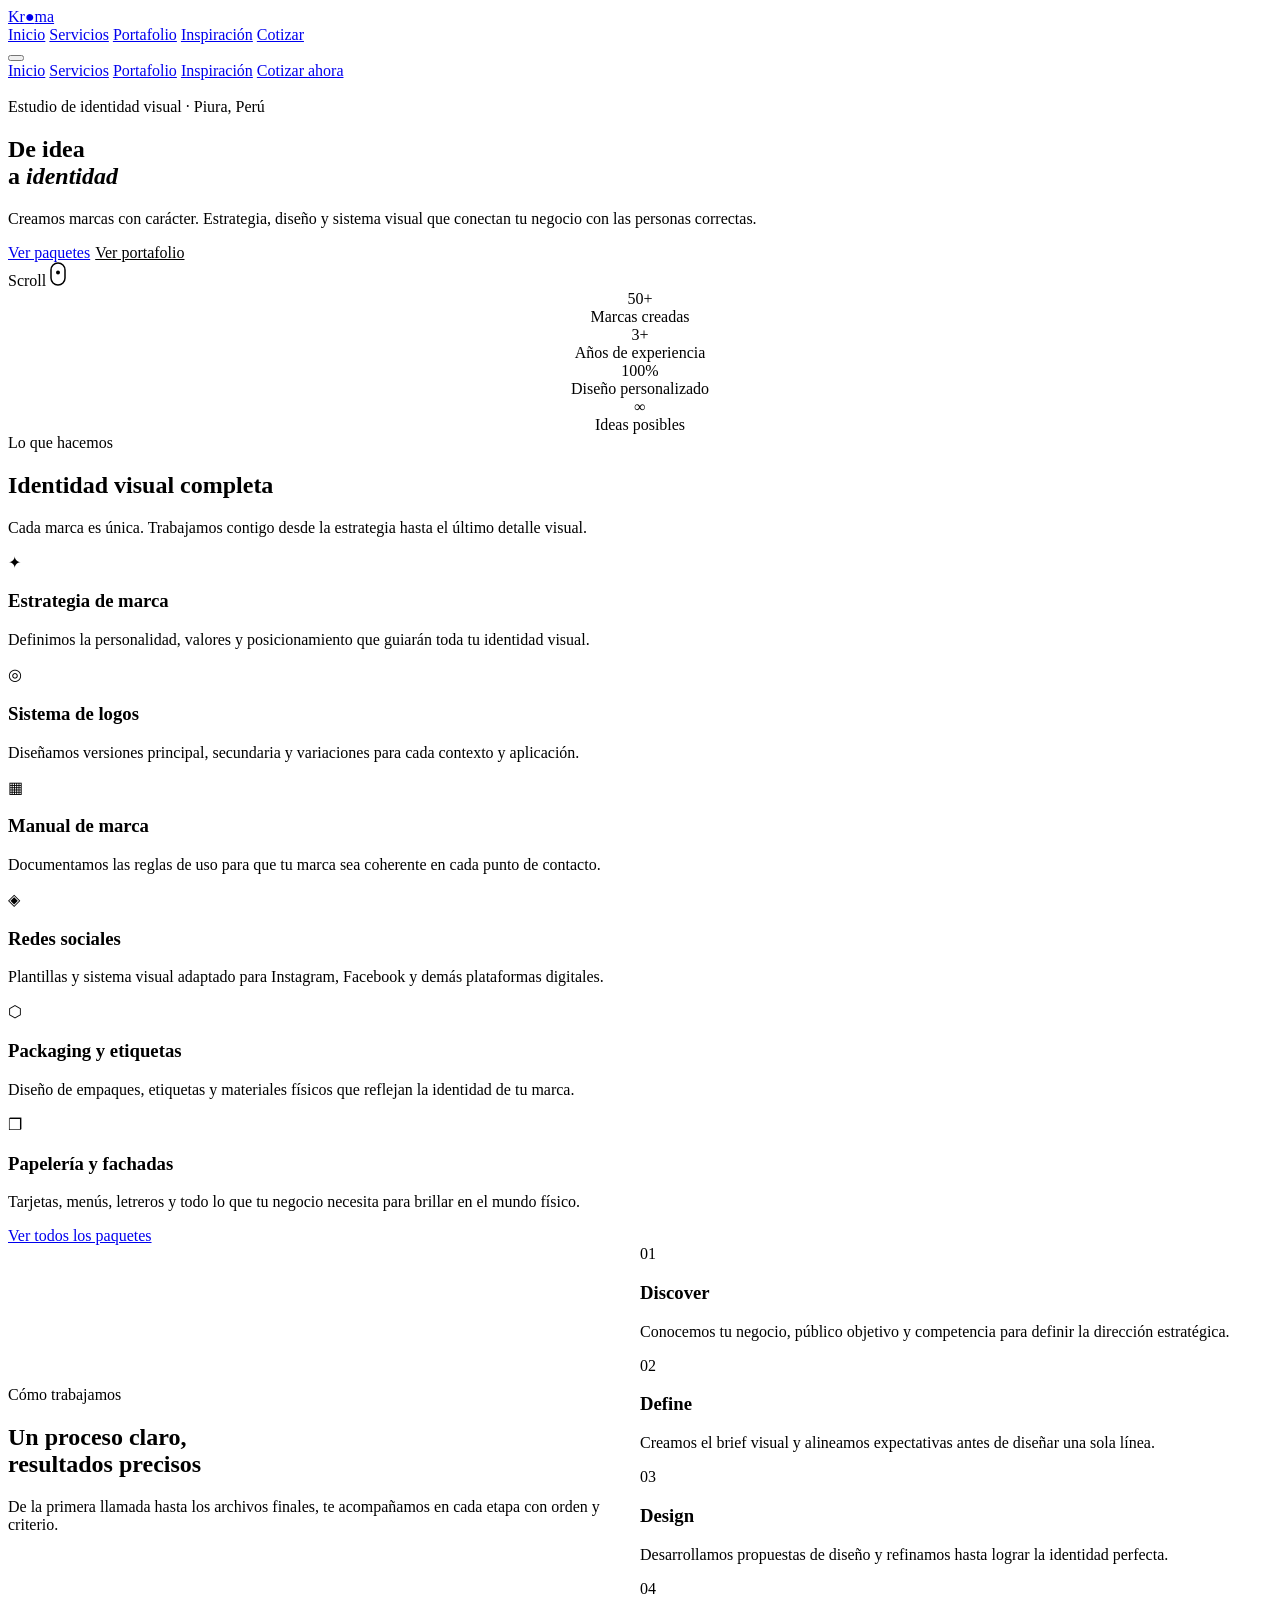
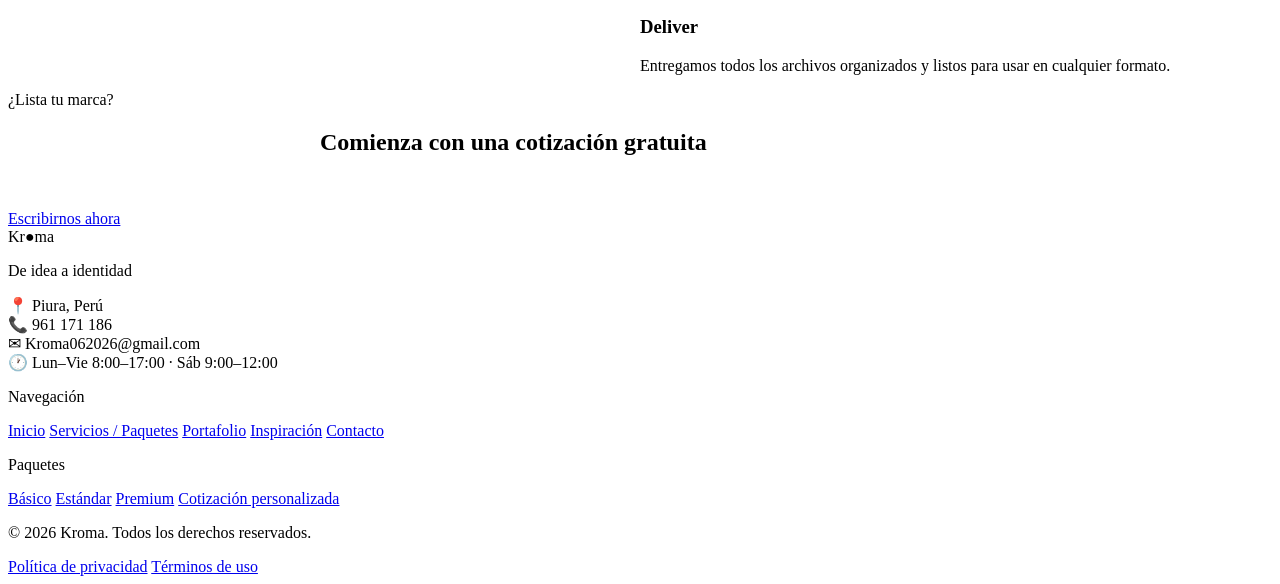
==== index.html @ 048dabe7 "Add files via upload" ====
<!DOCTYPE html>
<html lang="es">
<head>
  <meta charset="UTF-8" />
  <meta name="viewport" content="width=device-width, initial-scale=1.0" />
  <meta name="description" content="Kroma — Estudio de identidad visual en Piura, Perú. De idea a identidad." />
  <title>Kroma — De idea a identidad</title>

  <!-- Fonts -->
  <link rel="preconnect" href="https://fonts.googleapis.com" />
  <link rel="preconnect" href="https://fonts.gstatic.com" crossorigin />
  <link href="https://fonts.googleapis.com/css2?family=Inter:wght@400;500;600;700&family=Playfair+Display:ital,wght@0,700;0,900;1,700&display=swap" rel="stylesheet" />

  <!-- Styles -->
  <link rel="stylesheet" href="css/style.css" />
  <link rel="stylesheet" href="css/components.css" />
</head>
<body>

  <!-- ═══════════════════════════════════════════════════════════
       NAVBAR
  ════════════════════════════════════════════════════════════ -->
  <header class="navbar" role="banner">
    <div class="navbar__inner">

      <a href="index.html" class="navbar__logo" aria-label="Kroma — inicio">
        <span class="navbar__logo-text">Kr<span>&#9679;</span>ma</span>
      </a>

      <nav class="navbar__nav" aria-label="Navegación principal">
        <a href="index.html"       class="navbar__link active">Inicio</a>
        <a href="servicios.html"   class="navbar__link">Servicios</a>
        <a href="portafolio.html"  class="navbar__link">Portafolio</a>
        <a href="inspiracion.html" class="navbar__link">Inspiración</a>
        <a href="contacto.html"    class="navbar__cta">Cotizar</a>
      </nav>

      <button class="navbar__hamburger"
              aria-label="Abrir menú"
              aria-expanded="false"
              aria-controls="mobile-menu">
        <span></span><span></span><span></span>
      </button>
    </div>
  </header>

  <!-- Mobile menu -->
  <nav id="mobile-menu" class="navbar__mobile-menu" aria-label="Menú móvil">
    <a href="index.html"       class="navbar__mobile-link active">Inicio</a>
    <a href="servicios.html"   class="navbar__mobile-link">Servicios</a>
    <a href="portafolio.html"  class="navbar__mobile-link">Portafolio</a>
    <a href="inspiracion.html" class="navbar__mobile-link">Inspiración</a>
    <a href="contacto.html"    class="navbar__mobile-cta">Cotizar ahora</a>
  </nav>


  <main>

    <!-- ═══════════════════════════════════════════════════════
         HERO
    ════════════════════════════════════════════════════════ -->
    <section class="hero" aria-labelledby="hero-title">
      <div class="hero__bg">
        <!-- Replace src with your actual hero image -->
        <img class="hero__bg-img"
             src="img/hero-bg.jpg"
             alt=""
             aria-hidden="true" />
        <div class="hero__overlay"></div>
      </div>

      <div class="hero__content">
        <span class="hero__eyebrow">Estudio de identidad visual · Piura, Perú</span>

        <h1 class="hero__title" id="hero-title">
          De idea<br />a <em>identidad</em>
        </h1>

        <p class="hero__subtitle">
          Creamos marcas con carácter. Estrategia, diseño y sistema visual
          que conectan tu negocio con las personas correctas.
        </p>

        <div class="hero__actions">
          <a href="servicios.html" class="btn btn--primary btn--lg">Ver paquetes</a>
          <a href="portafolio.html" class="btn btn--lg"
             style="color:var(--clr-white); border: 1.5px solid rgba(255,255,255,0.4);">
            Ver portafolio
          </a>
        </div>
      </div>

      <div class="hero__scroll" aria-hidden="true">
        <span>Scroll</span>
        <svg width="16" height="24" viewBox="0 0 16 24" fill="none"
             xmlns="http://www.w3.org/2000/svg">
          <rect x="1" y="1" width="14" height="22" rx="7"
                stroke="currentColor" stroke-width="1.5"/>
          <circle cx="8" cy="8" r="2" fill="currentColor">
            <animate attributeName="cy" values="8;14;8" dur="2s"
                     repeatCount="indefinite" />
          </circle>
        </svg>
      </div>
    </section>


    <!-- ═══════════════════════════════════════════════════════
         STATS
    ════════════════════════════════════════════════════════ -->
    <section class="section section--alt" aria-label="Cifras">
      <div class="container">
        <div class="grid grid-4" style="text-align:center;">
          <div class="stat-item reveal">
            <div class="stat-item__number">50+</div>
            <div class="stat-item__label">Marcas creadas</div>
          </div>
          <div class="stat-item reveal reveal-delay-1">
            <div class="stat-item__number">3+</div>
            <div class="stat-item__label">Años de experiencia</div>
          </div>
          <div class="stat-item reveal reveal-delay-2">
            <div class="stat-item__number">100%</div>
            <div class="stat-item__label">Diseño personalizado</div>
          </div>
          <div class="stat-item reveal reveal-delay-3">
            <div class="stat-item__number">∞</div>
            <div class="stat-item__label">Ideas posibles</div>
          </div>
        </div>
      </div>
    </section>


    <!-- ═══════════════════════════════════════════════════════
         SERVICES OVERVIEW
    ════════════════════════════════════════════════════════ -->
    <section class="section" aria-labelledby="services-title">
      <div class="container">
        <div class="text-center" style="margin-bottom: var(--sp-16);">
          <span class="section-eyebrow reveal">Lo que hacemos</span>
          <h2 class="section-title reveal reveal-delay-1" id="services-title">
            Identidad visual completa
          </h2>
          <p class="section-subtitle reveal reveal-delay-2" style="margin-inline: auto;">
            Cada marca es única. Trabajamos contigo desde la estrategia hasta
            el último detalle visual.
          </p>
        </div>

        <div class="grid grid-3">
          <div class="service-card reveal">
            <div class="service-card__icon" aria-hidden="true">✦</div>
            <h3 class="service-card__title">Estrategia de marca</h3>
            <p class="service-card__text">
              Definimos la personalidad, valores y posicionamiento que guiarán
              toda tu identidad visual.
            </p>
          </div>
          <div class="service-card reveal reveal-delay-1">
            <div class="service-card__icon" aria-hidden="true">◎</div>
            <h3 class="service-card__title">Sistema de logos</h3>
            <p class="service-card__text">
              Diseñamos versiones principal, secundaria y variaciones para cada
              contexto y aplicación.
            </p>
          </div>
          <div class="service-card reveal reveal-delay-2">
            <div class="service-card__icon" aria-hidden="true">▦</div>
            <h3 class="service-card__title">Manual de marca</h3>
            <p class="service-card__text">
              Documentamos las reglas de uso para que tu marca sea coherente
              en cada punto de contacto.
            </p>
          </div>
          <div class="service-card reveal reveal-delay-1">
            <div class="service-card__icon" aria-hidden="true">◈</div>
            <h3 class="service-card__title">Redes sociales</h3>
            <p class="service-card__text">
              Plantillas y sistema visual adaptado para Instagram, Facebook
              y demás plataformas digitales.
            </p>
          </div>
          <div class="service-card reveal reveal-delay-2">
            <div class="service-card__icon" aria-hidden="true">⬡</div>
            <h3 class="service-card__title">Packaging y etiquetas</h3>
            <p class="service-card__text">
              Diseño de empaques, etiquetas y materiales físicos que reflejan
              la identidad de tu marca.
            </p>
          </div>
          <div class="service-card reveal reveal-delay-3">
            <div class="service-card__icon" aria-hidden="true">❐</div>
            <h3 class="service-card__title">Papelería y fachadas</h3>
            <p class="service-card__text">
              Tarjetas, menús, letreros y todo lo que tu negocio necesita para
              brillar en el mundo físico.
            </p>
          </div>
        </div>

        <div class="text-center" style="margin-top: var(--sp-12);">
          <a href="servicios.html" class="btn btn--outline btn--lg reveal">
            Ver todos los paquetes
          </a>
        </div>
      </div>
    </section>


    <!-- ═══════════════════════════════════════════════════════
         PROCESS
    ════════════════════════════════════════════════════════ -->
    <section class="section section--alt" aria-labelledby="process-title">
      <div class="container">
        <div style="display:grid; grid-template-columns: 1fr 1fr; gap: var(--sp-20); align-items: center;">

          <div>
            <span class="section-eyebrow reveal">Cómo trabajamos</span>
            <h2 class="section-title reveal reveal-delay-1" id="process-title">
              Un proceso claro,<br />resultados precisos
            </h2>
            <p class="section-subtitle reveal reveal-delay-2">
              De la primera llamada hasta los archivos finales, te acompañamos
              en cada etapa con orden y criterio.
            </p>
          </div>

          <div style="display:flex; flex-direction:column; gap: var(--sp-10);">
            <div class="process-step reveal">
              <div class="process-step__number">01</div>
              <div class="process-step__content">
                <h3 class="process-step__title">Discover</h3>
                <p class="process-step__text">
                  Conocemos tu negocio, público objetivo y competencia para
                  definir la dirección estratégica.
                </p>
              </div>
            </div>
            <div class="process-step reveal reveal-delay-1">
              <div class="process-step__number">02</div>
              <div class="process-step__content">
                <h3 class="process-step__title">Define</h3>
                <p class="process-step__text">
                  Creamos el brief visual y alineamos expectativas antes de
                  diseñar una sola línea.
                </p>
              </div>
            </div>
            <div class="process-step reveal reveal-delay-2">
              <div class="process-step__number">03</div>
              <div class="process-step__content">
                <h3 class="process-step__title">Design</h3>
                <p class="process-step__text">
                  Desarrollamos propuestas de diseño y refinamos hasta
                  lograr la identidad perfecta.
                </p>
              </div>
            </div>
            <div class="process-step reveal reveal-delay-3">
              <div class="process-step__number">04</div>
              <div class="process-step__content">
                <h3 class="process-step__title">Deliver</h3>
                <p class="process-step__text">
                  Entregamos todos los archivos organizados y listos para
                  usar en cualquier formato.
                </p>
              </div>
            </div>
          </div>

        </div>
      </div>
    </section>


    <!-- ═══════════════════════════════════════════════════════
         CTA BANNER
    ════════════════════════════════════════════════════════ -->
    <section class="section section--dark" aria-labelledby="cta-title">
      <div class="container text-center">
        <span class="section-eyebrow reveal" style="color: var(--clr-green-300);">
          ¿Lista tu marca?
        </span>
        <h2 class="section-title reveal reveal-delay-1" id="cta-title"
            style="color: var(--clr-white); margin-inline: auto; max-width: 640px;">
          Comienza con una cotización gratuita
        </h2>
        <p class="section-subtitle reveal reveal-delay-2"
           style="margin-inline: auto; color: rgba(255,255,255,0.65);">
          Cuéntanos tu proyecto y te respondemos en 24 horas.
        </p>
        <div class="divider divider--center reveal reveal-delay-2"
             style="margin-block: var(--sp-6);"></div>
        <a href="contacto.html"
           class="btn btn--primary btn--lg reveal reveal-delay-3">
          Escribirnos ahora
        </a>
      </div>
    </section>

  </main>


  <!-- ═══════════════════════════════════════════════════════════
       FOOTER
  ════════════════════════════════════════════════════════════ -->
  <footer class="footer" role="contentinfo">
    <div class="container">
      <div class="footer__grid">

        <div>
          <div class="footer__brand-name">Kr<span>&#9679;</span>ma</div>
          <p class="footer__tagline">De idea a identidad</p>
          <div class="footer__contact-item">
            <span class="footer__contact-icon" aria-hidden="true">📍</span>
            Piura, Perú
          </div>
          <div class="footer__contact-item">
            <span class="footer__contact-icon" aria-hidden="true">📞</span>
            961 171 186
          </div>
          <div class="footer__contact-item">
            <span class="footer__contact-icon" aria-hidden="true">✉</span>
            Kroma062026@gmail.com
          </div>
          <div class="footer__contact-item">
            <span class="footer__contact-icon" aria-hidden="true">🕐</span>
            Lun–Vie 8:00–17:00 · Sáb 9:00–12:00
          </div>
        </div>

        <div>
          <p class="footer__col-title">Navegación</p>
          <a href="index.html"       class="footer__link">Inicio</a>
          <a href="servicios.html"   class="footer__link">Servicios / Paquetes</a>
          <a href="portafolio.html"  class="footer__link">Portafolio</a>
          <a href="inspiracion.html" class="footer__link">Inspiración</a>
          <a href="contacto.html"    class="footer__link">Contacto</a>
        </div>

        <div>
          <p class="footer__col-title">Paquetes</p>
          <a href="servicios.html#basico"   class="footer__link">Básico</a>
          <a href="servicios.html#estandar" class="footer__link">Estándar</a>
          <a href="servicios.html#premium"  class="footer__link">Premium</a>
          <a href="contacto.html"           class="footer__link">Cotización personalizada</a>
        </div>

      </div>

      <div class="footer__bottom">
        <p class="footer__copy">© 2026 Kroma. Todos los derechos reservados.</p>
        <div class="footer__bottom-links">
          <a href="#">Política de privacidad</a>
          <a href="#">Términos de uso</a>
        </div>
      </div>
    </div>
  </footer>


  <script src="js/main.js"></script>
</body>
</html>
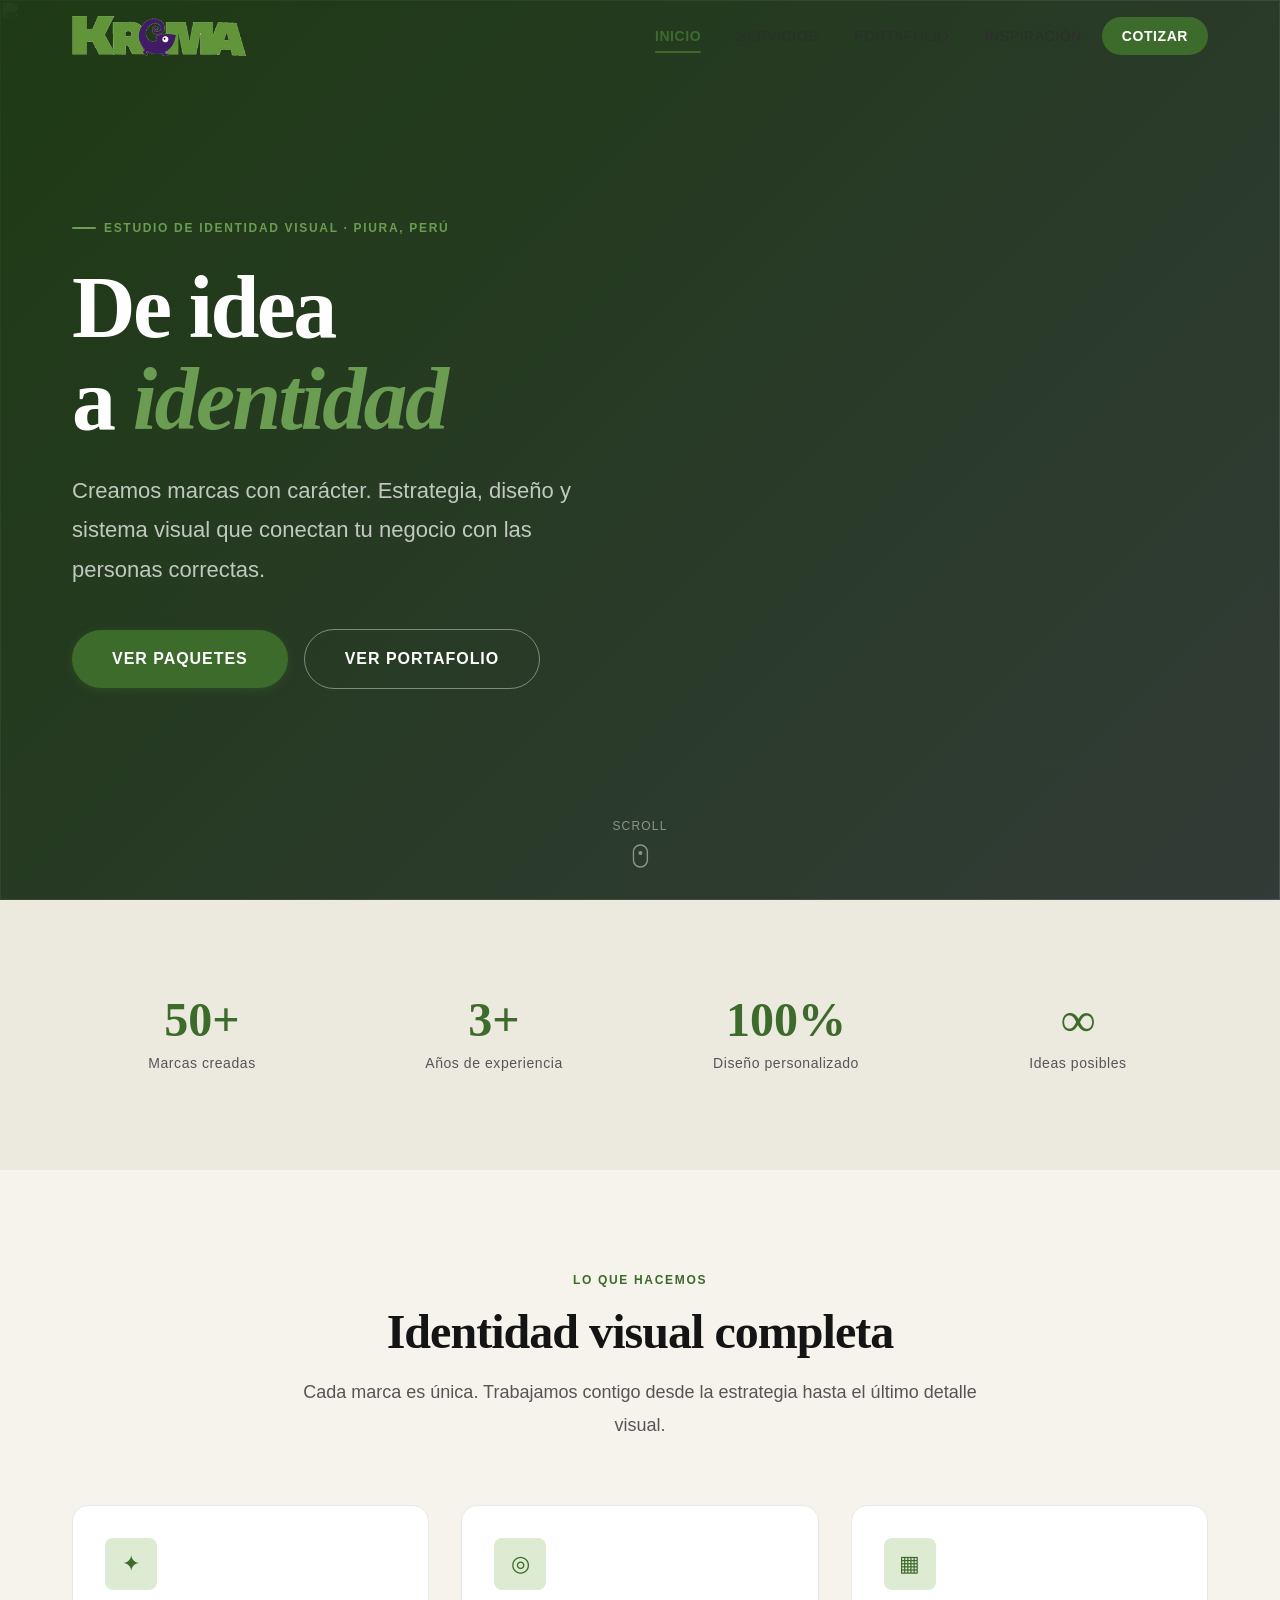
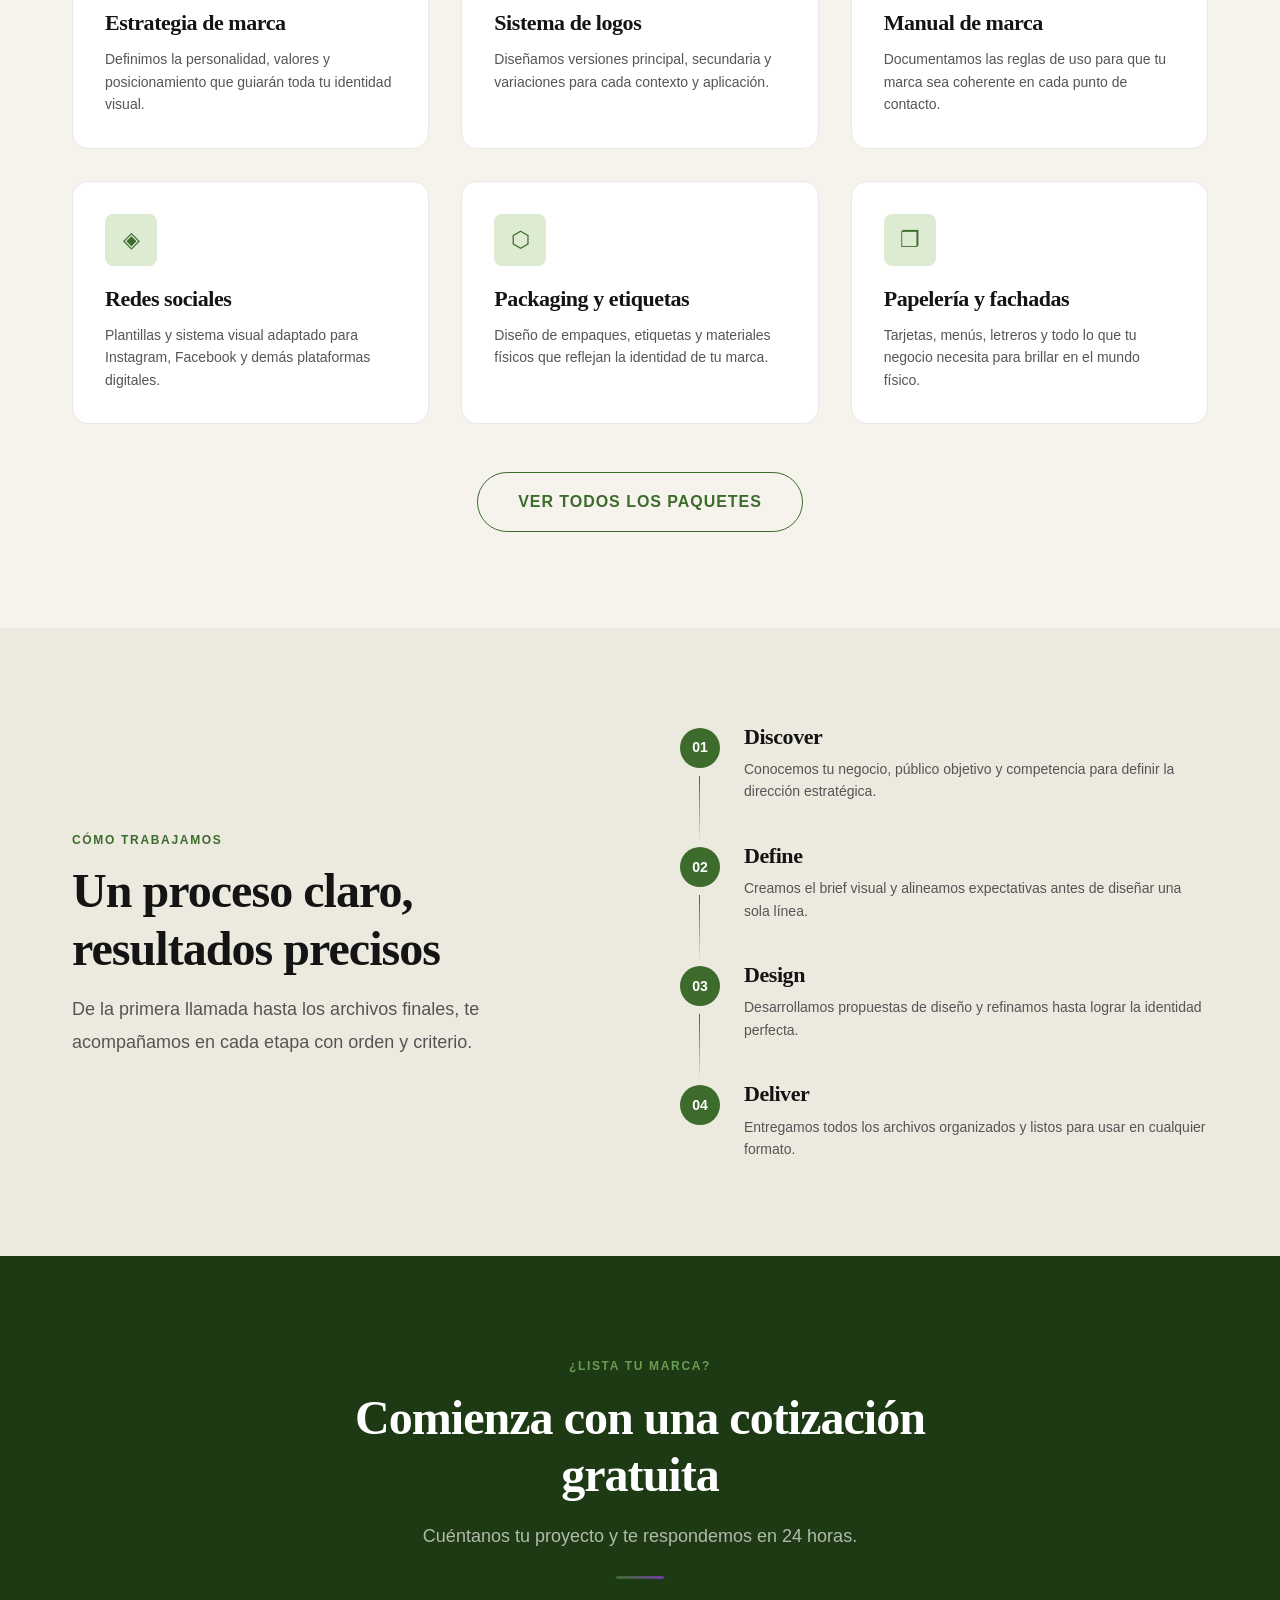
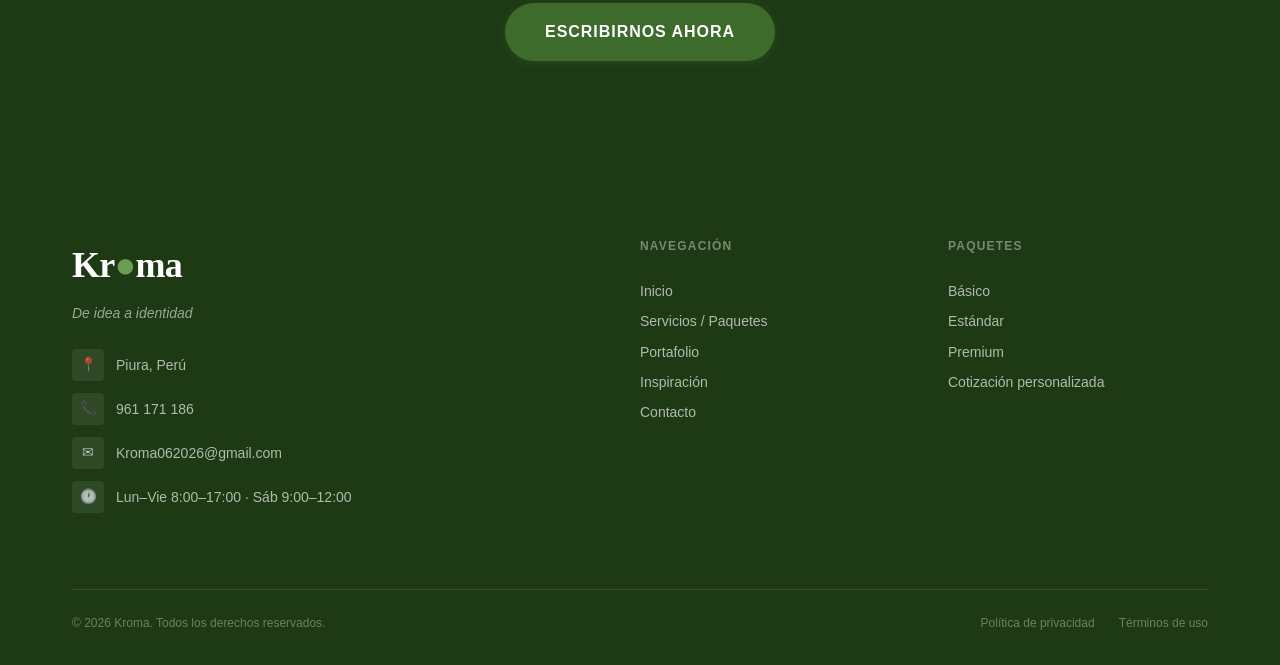
==== commit 51ac65e9: "Avance final dia 18" ====
--- a/index.html
+++ b/index.html
@@ -17,41 +17,7 @@
 </head>
 <body>
 
-  <!-- ═══════════════════════════════════════════════════════════
-       NAVBAR
-  ════════════════════════════════════════════════════════════ -->
-  <header class="navbar" role="banner">
-    <div class="navbar__inner">
-
-      <a href="index.html" class="navbar__logo" aria-label="Kroma — inicio">
-        <span class="navbar__logo-text">Kr<span>&#9679;</span>ma</span>
-      </a>
-
-      <nav class="navbar__nav" aria-label="Navegación principal">
-        <a href="index.html"       class="navbar__link active">Inicio</a>
-        <a href="servicios.html"   class="navbar__link">Servicios</a>
-        <a href="portafolio.html"  class="navbar__link">Portafolio</a>
-        <a href="inspiracion.html" class="navbar__link">Inspiración</a>
-        <a href="contacto.html"    class="navbar__cta">Cotizar</a>
-      </nav>
-
-      <button class="navbar__hamburger"
-              aria-label="Abrir menú"
-              aria-expanded="false"
-              aria-controls="mobile-menu">
-        <span></span><span></span><span></span>
-      </button>
-    </div>
-  </header>
-
-  <!-- Mobile menu -->
-  <nav id="mobile-menu" class="navbar__mobile-menu" aria-label="Menú móvil">
-    <a href="index.html"       class="navbar__mobile-link active">Inicio</a>
-    <a href="servicios.html"   class="navbar__mobile-link">Servicios</a>
-    <a href="portafolio.html"  class="navbar__mobile-link">Portafolio</a>
-    <a href="inspiracion.html" class="navbar__mobile-link">Inspiración</a>
-    <a href="contacto.html"    class="navbar__mobile-cta">Cotizar ahora</a>
-  </nav>
+  <div id="site-header"></div>
 
 
   <main>
@@ -305,61 +271,9 @@
   <!-- ═══════════════════════════════════════════════════════════
        FOOTER
   ════════════════════════════════════════════════════════════ -->
-  <footer class="footer" role="contentinfo">
-    <div class="container">
-      <div class="footer__grid">
-
-        <div>
-          <div class="footer__brand-name">Kr<span>&#9679;</span>ma</div>
-          <p class="footer__tagline">De idea a identidad</p>
-          <div class="footer__contact-item">
-            <span class="footer__contact-icon" aria-hidden="true">📍</span>
-            Piura, Perú
-          </div>
-          <div class="footer__contact-item">
-            <span class="footer__contact-icon" aria-hidden="true">📞</span>
-            961 171 186
-          </div>
-          <div class="footer__contact-item">
-            <span class="footer__contact-icon" aria-hidden="true">✉</span>
-            Kroma062026@gmail.com
-          </div>
-          <div class="footer__contact-item">
-            <span class="footer__contact-icon" aria-hidden="true">🕐</span>
-            Lun–Vie 8:00–17:00 · Sáb 9:00–12:00
-          </div>
-        </div>
-
-        <div>
-          <p class="footer__col-title">Navegación</p>
-          <a href="index.html"       class="footer__link">Inicio</a>
-          <a href="servicios.html"   class="footer__link">Servicios / Paquetes</a>
-          <a href="portafolio.html"  class="footer__link">Portafolio</a>
-          <a href="inspiracion.html" class="footer__link">Inspiración</a>
-          <a href="contacto.html"    class="footer__link">Contacto</a>
-        </div>
-
-        <div>
-          <p class="footer__col-title">Paquetes</p>
-          <a href="servicios.html#basico"   class="footer__link">Básico</a>
-          <a href="servicios.html#estandar" class="footer__link">Estándar</a>
-          <a href="servicios.html#premium"  class="footer__link">Premium</a>
-          <a href="contacto.html"           class="footer__link">Cotización personalizada</a>
-        </div>
-
-      </div>
-
-      <div class="footer__bottom">
-        <p class="footer__copy">© 2026 Kroma. Todos los derechos reservados.</p>
-        <div class="footer__bottom-links">
-          <a href="#">Política de privacidad</a>
-          <a href="#">Términos de uso</a>
-        </div>
-      </div>
-    </div>
-  </footer>
-
-
+  <div id="site-footer"></div>
+
+  <script src="js/components.js"></script>
   <script src="js/main.js"></script>
 </body>
 </html>
--- a/css/style.css
+++ b/css/style.css
@@ -0,0 +1,324 @@
+/* ============================================================
+   KROMA — Design System
+   style.css  |  Tokens, Reset, Base Typography, Layout
+   ============================================================ */
+
+/* ── 1. DESIGN TOKENS ──────────────────────────────────────── */
+:root {
+  /* Brand Colors */
+  --clr-green-900: #1e3a14;
+  --clr-green-700: #2e5520;
+  --clr-green-500: #3d6b2c;   /* primary CTA / logo */
+  --clr-green-300: #6a9c52;
+  --clr-green-100: #ddebd2;
+
+  --clr-purple-700: #4a2475;
+  --clr-purple-500: #6b3fa0;  /* accent */
+  --clr-purple-200: #d8c4f0;
+  --clr-purple-50:  #f3edfb;
+
+  /* Neutrals */
+  --clr-cream:  #f5f3ec;      /* page background */
+  --clr-sand:   #ece9df;      /* subtle section bg */
+  --clr-white:  #ffffff;
+  --clr-ink-900: #141414;
+  --clr-ink-700: #2e2e2e;
+  --clr-ink-500: #555555;
+  --clr-ink-300: #9a9a9a;
+  --clr-ink-100: #e8e8e8;
+
+  /* Semantic */
+  --clr-bg:          var(--clr-cream);
+  --clr-surface:     var(--clr-white);
+  --clr-border:      var(--clr-ink-100);
+  --clr-text:        var(--clr-ink-700);
+  --clr-text-muted:  var(--clr-ink-500);
+  --clr-heading:     var(--clr-ink-900);
+  --clr-primary:     var(--clr-green-500);
+  --clr-primary-dk:  var(--clr-green-700);
+  --clr-accent:      var(--clr-purple-500);
+
+  /* Typography */
+  --font-display: 'Playfair Display', 'Georgia', serif;
+  --font-body:    'Inter', 'Helvetica Neue', Arial, sans-serif;
+  --font-label:   'Inter', sans-serif;
+
+  --size-xs:   0.75rem;   /*  12px */
+  --size-sm:   0.875rem;  /*  14px */
+  --size-base: 1rem;      /*  16px */
+  --size-md:   1.125rem;  /*  18px */
+  --size-lg:   1.375rem;  /*  22px */
+  --size-xl:   1.75rem;   /*  28px */
+  --size-2xl:  2.25rem;   /*  36px */
+  --size-3xl:  3rem;      /*  48px */
+  --size-4xl:  3.75rem;   /*  60px */
+
+  --leading-tight:  1.2;
+  --leading-snug:   1.4;
+  --leading-normal: 1.6;
+  --leading-loose:  1.8;
+
+  --weight-regular: 400;
+  --weight-medium:  500;
+  --weight-semibold:600;
+  --weight-bold:    700;
+  --weight-black:   900;
+
+  /* Spacing */
+  --sp-1:  0.25rem;
+  --sp-2:  0.5rem;
+  --sp-3:  0.75rem;
+  --sp-4:  1rem;
+  --sp-5:  1.25rem;
+  --sp-6:  1.5rem;
+  --sp-8:  2rem;
+  --sp-10: 2.5rem;
+  --sp-12: 3rem;
+  --sp-16: 4rem;
+  --sp-20: 5rem;
+  --sp-24: 6rem;
+  --sp-32: 8rem;
+
+  /* Layout */
+  --max-width:       1200px;
+  --max-width-text:  680px;
+  --nav-height:      72px;
+
+  /* Effects */
+  --radius-sm:  4px;
+  --radius-md:  8px;
+  --radius-lg:  16px;
+  --radius-xl:  24px;
+  --radius-full: 999px;
+
+  --shadow-sm:  0 1px 3px rgba(0,0,0,.07), 0 1px 2px rgba(0,0,0,.05);
+  --shadow-md:  0 4px 12px rgba(0,0,0,.08), 0 2px 6px rgba(0,0,0,.05);
+  --shadow-lg:  0 12px 32px rgba(0,0,0,.1),  0 4px 10px rgba(0,0,0,.06);
+  --shadow-xl:  0 24px 48px rgba(0,0,0,.12), 0 8px 16px rgba(0,0,0,.07);
+
+  --transition-fast:   150ms ease;
+  --transition-base:   250ms ease;
+  --transition-slow:   400ms ease;
+}
+
+/* ── 2. RESET & BOX MODEL ───────────────────────────────────── */
+*, *::before, *::after {
+  box-sizing: border-box;
+  margin: 0;
+  padding: 0;
+}
+
+html {
+  font-size: 16px;
+  scroll-behavior: smooth;
+  -webkit-font-smoothing: antialiased;
+  -moz-osx-font-smoothing: grayscale;
+  text-rendering: optimizeLegibility;
+}
+
+body {
+  font-family: var(--font-body);
+  font-size: var(--size-base);
+  font-weight: var(--weight-regular);
+  line-height: var(--leading-normal);
+  color: var(--clr-text);
+  background-color: var(--clr-bg);
+  overflow-x: hidden;
+}
+
+img, video {
+  display: block;
+  max-width: 100%;
+  height: auto;
+}
+
+a {
+  color: inherit;
+  text-decoration: none;
+}
+
+ul, ol {
+  list-style: none;
+}
+
+button, input, textarea, select {
+  font: inherit;
+  color: inherit;
+  background: none;
+  border: none;
+  outline: none;
+}
+
+button {
+  cursor: pointer;
+}
+
+/* ── 3. TYPOGRAPHY SCALE ────────────────────────────────────── */
+h1, h2, h3, h4, h5, h6 {
+  font-family: var(--font-display);
+  font-weight: var(--weight-bold);
+  line-height: var(--leading-tight);
+  color: var(--clr-heading);
+  letter-spacing: -0.02em;
+}
+
+h1 { font-size: clamp(var(--size-2xl), 5vw, var(--size-4xl)); }
+h2 { font-size: clamp(var(--size-xl),  4vw, var(--size-3xl)); }
+h3 { font-size: clamp(var(--size-lg),  2.5vw, var(--size-2xl)); }
+h4 { font-size: var(--size-xl); }
+h5 { font-size: var(--size-lg); }
+h6 { font-size: var(--size-md); }
+
+p {
+  line-height: var(--leading-normal);
+  color: var(--clr-text);
+}
+
+.text-muted { color: var(--clr-text-muted); }
+.text-small { font-size: var(--size-sm); }
+.text-label {
+  font-family: var(--font-label);
+  font-size: var(--size-xs);
+  font-weight: var(--weight-semibold);
+  letter-spacing: 0.12em;
+  text-transform: uppercase;
+  color: var(--clr-text-muted);
+}
+
+/* Decorative accent on section titles */
+.section-eyebrow {
+  display: inline-block;
+  font-size: var(--size-xs);
+  font-weight: var(--weight-semibold);
+  letter-spacing: 0.14em;
+  text-transform: uppercase;
+  color: var(--clr-primary);
+  margin-bottom: var(--sp-3);
+}
+
+.section-title {
+  font-family: var(--font-display);
+  font-weight: var(--weight-bold);
+  color: var(--clr-heading);
+  margin-bottom: var(--sp-4);
+}
+
+.section-subtitle {
+  font-size: var(--size-md);
+  color: var(--clr-text-muted);
+  max-width: var(--max-width-text);
+  line-height: var(--leading-loose);
+}
+
+/* ── 4. LAYOUT UTILITIES ────────────────────────────────────── */
+.container {
+  width: 100%;
+  max-width: var(--max-width);
+  margin-inline: auto;
+  padding-inline: var(--sp-8);
+}
+
+@media (max-width: 768px) {
+  .container { padding-inline: var(--sp-5); }
+}
+
+.section {
+  padding-block: var(--sp-24);
+}
+
+.section--alt {
+  background-color: var(--clr-sand);
+}
+
+.section--dark {
+  background-color: var(--clr-green-900);
+  color: var(--clr-white);
+}
+
+.section--dark h1,
+.section--dark h2,
+.section--dark h3 {
+  color: var(--clr-white);
+}
+
+.grid {
+  display: grid;
+  gap: var(--sp-8);
+}
+
+.grid-2 { grid-template-columns: repeat(2, 1fr); }
+.grid-3 { grid-template-columns: repeat(3, 1fr); }
+.grid-4 { grid-template-columns: repeat(4, 1fr); }
+
+@media (max-width: 1024px) {
+  .grid-4 { grid-template-columns: repeat(2, 1fr); }
+  .grid-3 { grid-template-columns: repeat(2, 1fr); }
+}
+
+@media (max-width: 640px) {
+  .grid-4,
+  .grid-3,
+  .grid-2 { grid-template-columns: 1fr; }
+  .section { padding-block: var(--sp-16); }
+}
+
+.flex { display: flex; }
+.flex-center { display: flex; align-items: center; justify-content: center; }
+.flex-between { display: flex; align-items: center; justify-content: space-between; }
+.flex-col { display: flex; flex-direction: column; }
+.gap-2 { gap: var(--sp-2); }
+.gap-4 { gap: var(--sp-4); }
+.gap-6 { gap: var(--sp-6); }
+.gap-8 { gap: var(--sp-8); }
+
+.text-center { text-align: center; }
+.text-left   { text-align: left; }
+
+/* ── 5. DIVIDER ─────────────────────────────────────────────── */
+.divider {
+  display: block;
+  width: 48px;
+  height: 3px;
+  background: linear-gradient(90deg, var(--clr-primary), var(--clr-accent));
+  border-radius: var(--radius-full);
+  margin-block: var(--sp-6);
+}
+
+.divider--center { margin-inline: auto; }
+
+/* ── 6. ACCESSIBILITY UTILITIES ────────────────────────────── */
+.visually-hidden {
+  position: absolute;
+  width: 1px;
+  height: 1px;
+  padding: 0;
+  margin: -1px;
+  overflow: hidden;
+  clip: rect(0, 0, 0, 0);
+  white-space: nowrap;
+  border: 0;
+}
+
+/* Focus ring for keyboard nav */
+:focus-visible {
+  outline: 2px solid var(--clr-primary);
+  outline-offset: 3px;
+  border-radius: var(--radius-sm);
+}
+
+/* ── 7. SCROLL REVEAL (initial state) ──────────────────────── */
+.reveal {
+  opacity: 0;
+  transform: translateY(28px);
+  transition: opacity var(--transition-slow), transform var(--transition-slow);
+}
+
+.reveal.visible {
+  opacity: 1;
+  transform: translateY(0);
+}
+
+.reveal-delay-1 { transition-delay: 100ms; }
+.reveal-delay-2 { transition-delay: 200ms; }
+.reveal-delay-3 { transition-delay: 300ms; }
+.reveal-delay-4 { transition-delay: 400ms; }
--- a/css/components.css
+++ b/css/components.css
@@ -0,0 +1,1086 @@
+/* ============================================================
+   KROMA — Components
+   components.css  |  Navbar, Buttons, Cards, Forms, Footer
+   ============================================================ */
+
+/* ── NAVBAR ─────────────────────────────────────────────────── */
+.navbar {
+  position: fixed;
+  top: 0;
+  left: 0;
+  right: 0;
+  z-index: 1000;
+  height: var(--nav-height);
+  display: flex;
+  align-items: center;
+  background-color: transparent;
+  transition: background-color var(--transition-base),
+              box-shadow var(--transition-base),
+              backdrop-filter var(--transition-base);
+}
+
+.navbar.scrolled {
+  background-color: rgba(245, 243, 236, 0.94);
+  backdrop-filter: blur(12px);
+  -webkit-backdrop-filter: blur(12px);
+  box-shadow: 0 1px 0 var(--clr-border);
+}
+
+.navbar__inner {
+  width: 100%;
+  max-width: var(--max-width);
+  margin-inline: auto;
+  padding-inline: var(--sp-8);
+  display: flex;
+  align-items: center;
+  justify-content: space-between;
+  gap: var(--sp-8);
+}
+
+/* Logo */
+.navbar__logo {
+  display: flex;
+  align-items: center;
+  flex-shrink: 0;
+  text-decoration: none;
+}
+
+.navbar__logo img {
+  height: 40px;
+  width: auto;
+}
+
+.navbar__logo-text {
+  font-family: var(--font-display);
+  font-size: 1.5rem;
+  font-weight: var(--weight-black);
+  color: var(--clr-primary);
+  letter-spacing: -0.03em;
+}
+
+.navbar__logo-text span {
+  color: var(--clr-accent);
+}
+
+/* Nav links */
+.navbar__nav {
+  display: flex;
+  align-items: center;
+  gap: var(--sp-1);
+}
+
+.navbar__link {
+  display: inline-flex;
+  align-items: center;
+  padding: var(--sp-2) var(--sp-4);
+  font-size: var(--size-sm);
+  font-weight: var(--weight-medium);
+  letter-spacing: 0.04em;
+  text-transform: uppercase;
+  color: var(--clr-ink-700);
+  border-radius: var(--radius-full);
+  transition: color var(--transition-fast), background-color var(--transition-fast);
+  position: relative;
+}
+
+.navbar__link::after {
+  content: '';
+  position: absolute;
+  bottom: 2px;
+  left: 50%;
+  transform: translateX(-50%) scaleX(0);
+  width: calc(100% - var(--sp-8));
+  height: 2px;
+  background: var(--clr-primary);
+  border-radius: var(--radius-full);
+  transition: transform var(--transition-base);
+}
+
+.navbar__link:hover {
+  color: var(--clr-primary);
+  background-color: var(--clr-green-100);
+}
+
+.navbar__link:hover::after,
+.navbar__link.active::after {
+  transform: translateX(-50%) scaleX(1);
+}
+
+.navbar__link.active {
+  color: var(--clr-primary);
+  font-weight: var(--weight-semibold);
+}
+
+/* CTA button in nav */
+.navbar__cta {
+  display: inline-flex;
+  align-items: center;
+  padding: var(--sp-2) var(--sp-5);
+  font-size: var(--size-sm);
+  font-weight: var(--weight-semibold);
+  letter-spacing: 0.04em;
+  text-transform: uppercase;
+  color: var(--clr-white) !important;
+  background-color: var(--clr-primary);
+  border-radius: var(--radius-full);
+  transition: background-color var(--transition-fast), transform var(--transition-fast);
+}
+
+.navbar__cta::after { display: none; }
+
+.navbar__cta:hover {
+  background-color: var(--clr-primary-dk);
+  transform: translateY(-1px);
+}
+
+/* Hamburger (mobile) */
+.navbar__hamburger {
+  display: none;
+  flex-direction: column;
+  justify-content: center;
+  gap: 5px;
+  width: 36px;
+  height: 36px;
+  cursor: pointer;
+  padding: var(--sp-1);
+}
+
+.navbar__hamburger span {
+  display: block;
+  width: 100%;
+  height: 2px;
+  background-color: var(--clr-ink-700);
+  border-radius: var(--radius-full);
+  transition: transform var(--transition-base), opacity var(--transition-base);
+  transform-origin: center;
+}
+
+.navbar__hamburger.open span:nth-child(1) {
+  transform: translateY(7px) rotate(45deg);
+}
+.navbar__hamburger.open span:nth-child(2) {
+  opacity: 0;
+  transform: scaleX(0);
+}
+.navbar__hamburger.open span:nth-child(3) {
+  transform: translateY(-7px) rotate(-45deg);
+}
+
+/* Mobile menu */
+.navbar__mobile-menu {
+  display: none;
+  position: fixed;
+  inset: var(--nav-height) 0 0 0;
+  background-color: var(--clr-bg);
+  padding: var(--sp-8);
+  flex-direction: column;
+  gap: var(--sp-2);
+  overflow-y: auto;
+  z-index: 999;
+  transform: translateY(-8px);
+  opacity: 0;
+  transition: opacity var(--transition-base), transform var(--transition-base);
+  pointer-events: none;
+}
+
+.navbar__mobile-menu.open {
+  opacity: 1;
+  transform: translateY(0);
+  pointer-events: auto;
+}
+
+.navbar__mobile-link {
+  display: block;
+  padding: var(--sp-4) var(--sp-5);
+  font-size: var(--size-lg);
+  font-weight: var(--weight-medium);
+  color: var(--clr-heading);
+  border-radius: var(--radius-md);
+  transition: background-color var(--transition-fast), color var(--transition-fast);
+}
+
+.navbar__mobile-link:hover,
+.navbar__mobile-link.active {
+  background-color: var(--clr-green-100);
+  color: var(--clr-primary);
+}
+
+.navbar__mobile-cta {
+  margin-top: var(--sp-4);
+  display: block;
+  text-align: center;
+  padding: var(--sp-4);
+  font-weight: var(--weight-semibold);
+  color: var(--clr-white) !important;
+  background-color: var(--clr-primary);
+  border-radius: var(--radius-md);
+}
+
+/* Page offset for fixed nav */
+.page-offset {
+  padding-top: var(--nav-height);
+}
+
+@media (max-width: 900px) {
+  .navbar__nav { display: none; }
+  .navbar__hamburger { display: flex; }
+  .navbar__mobile-menu { display: flex; }
+  .navbar__inner { padding-inline: var(--sp-5); }
+}
+
+/* ── BUTTONS ─────────────────────────────────────────────────── */
+.btn {
+  display: inline-flex;
+  align-items: center;
+  justify-content: center;
+  gap: var(--sp-2);
+  padding: var(--sp-3) var(--sp-8);
+  font-size: var(--size-sm);
+  font-weight: var(--weight-semibold);
+  letter-spacing: 0.06em;
+  text-transform: uppercase;
+  border-radius: var(--radius-full);
+  cursor: pointer;
+  transition: all var(--transition-base);
+  white-space: nowrap;
+  text-decoration: none;
+}
+
+.btn--primary {
+  background-color: var(--clr-primary);
+  color: var(--clr-white);
+  box-shadow: 0 2px 8px rgba(61, 107, 44, 0.35);
+}
+
+.btn--primary:hover {
+  background-color: var(--clr-primary-dk);
+  transform: translateY(-2px);
+  box-shadow: 0 6px 16px rgba(61, 107, 44, 0.4);
+}
+
+.btn--outline {
+  background-color: transparent;
+  color: var(--clr-primary);
+  border: 1.5px solid var(--clr-primary);
+}
+
+.btn--outline:hover {
+  background-color: var(--clr-green-100);
+  transform: translateY(-2px);
+}
+
+.btn--dark {
+  background-color: var(--clr-ink-900);
+  color: var(--clr-white);
+}
+
+.btn--dark:hover {
+  background-color: var(--clr-ink-700);
+  transform: translateY(-2px);
+}
+
+.btn--lg {
+  padding: var(--sp-4) var(--sp-10);
+  font-size: var(--size-base);
+}
+
+.btn--sm {
+  padding: var(--sp-2) var(--sp-5);
+  font-size: var(--size-xs);
+}
+
+.btn:active {
+  transform: translateY(0);
+}
+
+/* ── CARDS ───────────────────────────────────────────────────── */
+.card {
+  background-color: var(--clr-surface);
+  border-radius: var(--radius-lg);
+  overflow: hidden;
+  box-shadow: var(--shadow-sm);
+  border: 1px solid var(--clr-border);
+  transition: transform var(--transition-base), box-shadow var(--transition-base);
+}
+
+.card:hover {
+  transform: translateY(-4px);
+  box-shadow: var(--shadow-lg);
+}
+
+.card__media {
+  width: 100%;
+  aspect-ratio: 4/3;
+  overflow: hidden;
+}
+
+.card__media img {
+  width: 100%;
+  height: 100%;
+  object-fit: cover;
+  transition: transform var(--transition-slow);
+}
+
+.card:hover .card__media img {
+  transform: scale(1.04);
+}
+
+.card__body {
+  padding: var(--sp-6);
+}
+
+.card__eyebrow {
+  font-size: var(--size-xs);
+  font-weight: var(--weight-semibold);
+  letter-spacing: 0.1em;
+  text-transform: uppercase;
+  color: var(--clr-primary);
+  margin-bottom: var(--sp-2);
+}
+
+.card__title {
+  font-family: var(--font-display);
+  font-size: var(--size-xl);
+  font-weight: var(--weight-bold);
+  color: var(--clr-heading);
+  margin-bottom: var(--sp-3);
+  line-height: var(--leading-snug);
+}
+
+.card__text {
+  font-size: var(--size-sm);
+  color: var(--clr-text-muted);
+  line-height: var(--leading-normal);
+  margin-bottom: var(--sp-5);
+}
+
+/* Package / Pricing Card */
+.package-card {
+  background-color: var(--clr-surface);
+  border-radius: var(--radius-xl);
+  padding: var(--sp-10);
+  border: 1px solid var(--clr-border);
+  box-shadow: var(--shadow-md);
+  transition: transform var(--transition-base), box-shadow var(--transition-base);
+  position: relative;
+  overflow: hidden;
+}
+
+.package-card::before {
+  content: '';
+  position: absolute;
+  top: 0;
+  left: 0;
+  right: 0;
+  height: 4px;
+  background: linear-gradient(90deg, var(--clr-primary), var(--clr-accent));
+}
+
+.package-card:hover {
+  transform: translateY(-6px);
+  box-shadow: var(--shadow-xl);
+}
+
+.package-card--featured {
+  border-color: var(--clr-primary);
+  background: linear-gradient(160deg, var(--clr-white) 0%, rgba(221, 235, 210, 0.3) 100%);
+}
+
+.package-card__badge {
+  display: inline-block;
+  padding: var(--sp-1) var(--sp-3);
+  background-color: var(--clr-green-100);
+  color: var(--clr-primary);
+  font-size: var(--size-xs);
+  font-weight: var(--weight-semibold);
+  letter-spacing: 0.08em;
+  text-transform: uppercase;
+  border-radius: var(--radius-full);
+  margin-bottom: var(--sp-5);
+}
+
+.package-card__name {
+  font-family: var(--font-display);
+  font-size: var(--size-2xl);
+  font-weight: var(--weight-bold);
+  color: var(--clr-heading);
+  margin-bottom: var(--sp-2);
+}
+
+.package-card__price {
+  font-size: var(--size-3xl);
+  font-weight: var(--weight-black);
+  color: var(--clr-primary);
+  line-height: 1;
+  margin-bottom: var(--sp-6);
+}
+
+.package-card__price span {
+  font-size: var(--size-base);
+  font-weight: var(--weight-regular);
+  color: var(--clr-text-muted);
+}
+
+.package-card__divider {
+  width: 100%;
+  height: 1px;
+  background: var(--clr-border);
+  margin-block: var(--sp-6);
+}
+
+.package-card__features {
+  display: flex;
+  flex-direction: column;
+  gap: var(--sp-3);
+  margin-bottom: var(--sp-8);
+}
+
+.package-card__feature {
+  display: flex;
+  align-items: flex-start;
+  gap: var(--sp-3);
+  font-size: var(--size-sm);
+  color: var(--clr-text);
+}
+
+.package-card__feature-icon {
+  flex-shrink: 0;
+  width: 18px;
+  height: 18px;
+  background-color: var(--clr-green-100);
+  color: var(--clr-primary);
+  border-radius: var(--radius-full);
+  display: flex;
+  align-items: center;
+  justify-content: center;
+  font-size: 10px;
+  margin-top: 1px;
+}
+
+/* Service Icon Card */
+.service-card {
+  padding: var(--sp-8);
+  border-radius: var(--radius-lg);
+  background-color: var(--clr-surface);
+  border: 1px solid var(--clr-border);
+  transition: transform var(--transition-base), box-shadow var(--transition-base);
+}
+
+.service-card:hover {
+  transform: translateY(-4px);
+  box-shadow: var(--shadow-md);
+}
+
+.service-card__icon {
+  width: 52px;
+  height: 52px;
+  border-radius: var(--radius-md);
+  background-color: var(--clr-green-100);
+  display: flex;
+  align-items: center;
+  justify-content: center;
+  margin-bottom: var(--sp-5);
+  font-size: 1.4rem;
+  color: var(--clr-primary);
+}
+
+.service-card__title {
+  font-family: var(--font-display);
+  font-size: var(--size-lg);
+  font-weight: var(--weight-bold);
+  color: var(--clr-heading);
+  margin-bottom: var(--sp-3);
+}
+
+.service-card__text {
+  font-size: var(--size-sm);
+  color: var(--clr-text-muted);
+  line-height: var(--leading-normal);
+}
+
+/* ── TAG / BADGE ─────────────────────────────────────────────── */
+.tag {
+  display: inline-block;
+  padding: var(--sp-1) var(--sp-3);
+  border-radius: var(--radius-full);
+  font-size: var(--size-xs);
+  font-weight: var(--weight-medium);
+  letter-spacing: 0.06em;
+}
+
+.tag--green {
+  background-color: var(--clr-green-100);
+  color: var(--clr-primary);
+}
+
+.tag--purple {
+  background-color: var(--clr-purple-200);
+  color: var(--clr-purple-700);
+}
+
+/* ── FORM ELEMENTS ───────────────────────────────────────────── */
+.form-group {
+  display: flex;
+  flex-direction: column;
+  gap: var(--sp-2);
+}
+
+.form-label {
+  font-size: var(--size-sm);
+  font-weight: var(--weight-medium);
+  color: var(--clr-ink-700);
+}
+
+.form-input,
+.form-textarea,
+.form-select {
+  width: 100%;
+  padding: var(--sp-3) var(--sp-4);
+  background-color: var(--clr-white);
+  border: 1.5px solid var(--clr-border);
+  border-radius: var(--radius-md);
+  font-size: var(--size-base);
+  color: var(--clr-text);
+  transition: border-color var(--transition-fast), box-shadow var(--transition-fast);
+}
+
+.form-input:focus,
+.form-textarea:focus,
+.form-select:focus {
+  border-color: var(--clr-primary);
+  box-shadow: 0 0 0 3px rgba(61, 107, 44, 0.12);
+}
+
+.form-input::placeholder,
+.form-textarea::placeholder {
+  color: var(--clr-ink-300);
+}
+
+.form-textarea {
+  min-height: 140px;
+  resize: vertical;
+}
+
+/* ── FOOTER ──────────────────────────────────────────────────── */
+.footer {
+  background-color: var(--clr-green-900);
+  color: rgba(255, 255, 255, 0.75);
+  padding-block: var(--sp-20) var(--sp-8);
+}
+
+.footer__grid {
+  display: grid;
+  grid-template-columns: 2fr 1fr 1fr;
+  gap: var(--sp-12);
+  margin-bottom: var(--sp-16);
+}
+
+.footer__brand-name {
+  font-family: var(--font-display);
+  font-size: var(--size-2xl);
+  font-weight: var(--weight-black);
+  color: var(--clr-white);
+  letter-spacing: -0.02em;
+  margin-bottom: var(--sp-2);
+}
+
+.footer__brand-name span {
+  color: var(--clr-green-300);
+}
+
+.footer__tagline {
+  font-size: var(--size-sm);
+  color: rgba(255,255,255,0.55);
+  margin-bottom: var(--sp-6);
+  font-style: italic;
+}
+
+.footer__contact-item {
+  display: flex;
+  align-items: center;
+  gap: var(--sp-3);
+  font-size: var(--size-sm);
+  color: rgba(255,255,255,0.65);
+  margin-bottom: var(--sp-3);
+}
+
+.footer__contact-icon {
+  width: 32px;
+  height: 32px;
+  background-color: rgba(255,255,255,0.08);
+  border-radius: var(--radius-sm);
+  display: flex;
+  align-items: center;
+  justify-content: center;
+  flex-shrink: 0;
+  font-size: 0.85rem;
+}
+
+.footer__col-title {
+  font-size: var(--size-xs);
+  font-weight: var(--weight-semibold);
+  letter-spacing: 0.1em;
+  text-transform: uppercase;
+  color: rgba(255,255,255,0.4);
+  margin-bottom: var(--sp-5);
+}
+
+.footer__link {
+  display: block;
+  font-size: var(--size-sm);
+  color: rgba(255,255,255,0.65);
+  padding-block: var(--sp-1);
+  transition: color var(--transition-fast);
+}
+
+.footer__link:hover {
+  color: var(--clr-white);
+}
+
+.footer__bottom {
+  border-top: 1px solid rgba(255,255,255,0.1);
+  padding-top: var(--sp-6);
+  display: flex;
+  align-items: center;
+  justify-content: space-between;
+  gap: var(--sp-4);
+  flex-wrap: wrap;
+}
+
+.footer__copy {
+  font-size: var(--size-xs);
+  color: rgba(255,255,255,0.35);
+}
+
+.footer__bottom-links {
+  display: flex;
+  gap: var(--sp-6);
+}
+
+.footer__bottom-links a {
+  font-size: var(--size-xs);
+  color: rgba(255,255,255,0.35);
+  transition: color var(--transition-fast);
+}
+
+.footer__bottom-links a:hover {
+  color: rgba(255,255,255,0.7);
+}
+
+@media (max-width: 768px) {
+  .footer__grid {
+    grid-template-columns: 1fr;
+    gap: var(--sp-10);
+  }
+  .footer__bottom {
+    flex-direction: column;
+    text-align: center;
+  }
+}
+
+/* ── HERO ────────────────────────────────────────────────────── */
+.hero {
+  min-height: 100vh;
+  display: flex;
+  align-items: center;
+  position: relative;
+  overflow: hidden;
+}
+
+.hero__bg {
+  position: absolute;
+  inset: 0;
+  background-color: var(--clr-green-900);
+}
+
+.hero__bg-img {
+  position: absolute;
+  inset: 0;
+  width: 100%;
+  height: 100%;
+  object-fit: cover;
+  opacity: 0.22;
+}
+
+.hero__overlay {
+  position: absolute;
+  inset: 0;
+  background: linear-gradient(
+    135deg,
+    rgba(30, 58, 20, 0.85) 0%,
+    rgba(107, 63, 160, 0.25) 100%
+  );
+}
+
+.hero__content {
+  position: relative;
+  z-index: 1;
+  width: 100%;
+  max-width: var(--max-width);
+  margin-inline: auto;
+  padding-inline: var(--sp-8);
+  padding-block: var(--sp-32);
+}
+
+.hero__eyebrow {
+  display: inline-flex;
+  align-items: center;
+  gap: var(--sp-2);
+  font-size: var(--size-xs);
+  font-weight: var(--weight-semibold);
+  letter-spacing: 0.14em;
+  text-transform: uppercase;
+  color: var(--clr-green-300);
+  margin-bottom: var(--sp-6);
+}
+
+.hero__eyebrow::before {
+  content: '';
+  display: inline-block;
+  width: 24px;
+  height: 2px;
+  background-color: var(--clr-green-300);
+  border-radius: var(--radius-full);
+}
+
+.hero__title {
+  font-size: clamp(2.5rem, 7vw, 5.5rem);
+  font-weight: var(--weight-black);
+  color: var(--clr-white);
+  line-height: 1.05;
+  letter-spacing: -0.03em;
+  margin-bottom: var(--sp-6);
+  max-width: 820px;
+}
+
+.hero__title em {
+  font-style: italic;
+  color: var(--clr-green-300);
+}
+
+.hero__subtitle {
+  font-size: clamp(var(--size-base), 2vw, var(--size-lg));
+  color: rgba(255,255,255,0.72);
+  line-height: var(--leading-loose);
+  max-width: 540px;
+  margin-bottom: var(--sp-10);
+}
+
+.hero__actions {
+  display: flex;
+  align-items: center;
+  gap: var(--sp-4);
+  flex-wrap: wrap;
+}
+
+.hero__scroll {
+  position: absolute;
+  bottom: var(--sp-8);
+  left: 50%;
+  transform: translateX(-50%);
+  display: flex;
+  flex-direction: column;
+  align-items: center;
+  gap: var(--sp-2);
+  color: rgba(255,255,255,0.45);
+  font-size: var(--size-xs);
+  letter-spacing: 0.1em;
+  text-transform: uppercase;
+  animation: bounce 2.4s ease-in-out infinite;
+}
+
+@keyframes bounce {
+  0%, 100% { transform: translateX(-50%) translateY(0); }
+  50%       { transform: translateX(-50%) translateY(6px); }
+}
+
+/* ── BREADCRUMB ──────────────────────────────────────────────── */
+.page-hero {
+  background-color: var(--clr-green-900);
+  color: var(--clr-white);
+  padding-block: var(--sp-20) var(--sp-16);
+  text-align: center;
+  position: relative;
+  overflow: hidden;
+}
+
+.page-hero::after {
+  content: '';
+  position: absolute;
+  inset: 0;
+  background: radial-gradient(ellipse at 60% 50%, rgba(107,63,160,0.2) 0%, transparent 70%);
+  pointer-events: none;
+}
+
+.page-hero__eyebrow {
+  font-size: var(--size-xs);
+  font-weight: var(--weight-semibold);
+  letter-spacing: 0.14em;
+  text-transform: uppercase;
+  color: var(--clr-green-300);
+  margin-bottom: var(--sp-4);
+}
+
+.page-hero__title {
+  font-size: clamp(var(--size-2xl), 5vw, var(--size-4xl));
+  font-weight: var(--weight-black);
+  color: var(--clr-white);
+  letter-spacing: -0.02em;
+  margin-bottom: var(--sp-4);
+}
+
+.page-hero__subtitle {
+  font-size: var(--size-md);
+  color: rgba(255,255,255,0.65);
+  max-width: 500px;
+  margin-inline: auto;
+  line-height: var(--leading-loose);
+}
+
+/* ── STATS / HIGHLIGHTS ──────────────────────────────────────── */
+.stat-item {
+  text-align: center;
+}
+
+.stat-item__number {
+  font-family: var(--font-display);
+  font-size: var(--size-3xl);
+  font-weight: var(--weight-black);
+  color: var(--clr-primary);
+  line-height: 1;
+  margin-bottom: var(--sp-2);
+}
+
+.stat-item__label {
+  font-size: var(--size-sm);
+  color: var(--clr-text-muted);
+  letter-spacing: 0.04em;
+}
+
+/* ── INSPIRATION GRID ────────────────────────────────────────── */
+.inspiration-item {
+  position: relative;
+  border-radius: var(--radius-lg);
+  overflow: hidden;
+  cursor: pointer;
+}
+
+.inspiration-item img {
+  width: 100%;
+  height: 100%;
+  object-fit: cover;
+  transition: transform var(--transition-slow);
+  display: block;
+}
+
+.inspiration-item:hover img {
+  transform: scale(1.05);
+}
+
+.inspiration-item__overlay {
+  position: absolute;
+  inset: 0;
+  background: linear-gradient(to top, rgba(30,58,20,0.8) 0%, transparent 60%);
+  opacity: 0;
+  transition: opacity var(--transition-base);
+  display: flex;
+  align-items: flex-end;
+  padding: var(--sp-6);
+}
+
+.inspiration-item:hover .inspiration-item__overlay {
+  opacity: 1;
+}
+
+.inspiration-item__label {
+  font-size: var(--size-sm);
+  font-weight: var(--weight-semibold);
+  color: var(--clr-white);
+  letter-spacing: 0.04em;
+}
+
+/* ── CONTACT SECTION ─────────────────────────────────────────── */
+.contact-info-item {
+  display: flex;
+  align-items: flex-start;
+  gap: var(--sp-4);
+  padding: var(--sp-5);
+  border-radius: var(--radius-md);
+  transition: background-color var(--transition-fast);
+}
+
+.contact-info-item:hover {
+  background-color: var(--clr-sand);
+}
+
+.contact-info-icon {
+  width: 44px;
+  height: 44px;
+  flex-shrink: 0;
+  background-color: var(--clr-green-100);
+  color: var(--clr-primary);
+  border-radius: var(--radius-md);
+  display: flex;
+  align-items: center;
+  justify-content: center;
+  font-size: 1.1rem;
+}
+
+.contact-info-text strong {
+  display: block;
+  font-size: var(--size-sm);
+  font-weight: var(--weight-semibold);
+  color: var(--clr-heading);
+  margin-bottom: var(--sp-1);
+}
+
+.contact-info-text span {
+  font-size: var(--size-sm);
+  color: var(--clr-text-muted);
+}
+
+/* ── PORTFOLIO MASONRY ───────────────────────────────────────── */
+.portfolio-grid {
+  display: grid;
+  grid-template-columns: repeat(3, 1fr);
+  grid-auto-rows: 280px;
+  gap: var(--sp-4);
+}
+
+.portfolio-item {
+  position: relative;
+  border-radius: var(--radius-md);
+  overflow: hidden;
+  background-color: var(--clr-sand);
+}
+
+.portfolio-item--wide {
+  grid-column: span 2;
+}
+
+.portfolio-item--tall {
+  grid-row: span 2;
+}
+
+.portfolio-item img {
+  width: 100%;
+  height: 100%;
+  object-fit: cover;
+  transition: transform var(--transition-slow);
+}
+
+.portfolio-item:hover img {
+  transform: scale(1.04);
+}
+
+.portfolio-item__info {
+  position: absolute;
+  inset: 0;
+  background: linear-gradient(to top, rgba(30,58,20,0.85) 0%, transparent 55%);
+  display: flex;
+  flex-direction: column;
+  justify-content: flex-end;
+  padding: var(--sp-6);
+  opacity: 0;
+  transition: opacity var(--transition-base);
+}
+
+.portfolio-item:hover .portfolio-item__info {
+  opacity: 1;
+}
+
+.portfolio-item__title {
+  font-size: var(--size-md);
+  font-weight: var(--weight-bold);
+  color: var(--clr-white);
+  margin-bottom: var(--sp-1);
+}
+
+.portfolio-item__tag {
+  font-size: var(--size-xs);
+  color: var(--clr-green-300);
+  text-transform: uppercase;
+  letter-spacing: 0.08em;
+}
+
+@media (max-width: 768px) {
+  .portfolio-grid {
+    grid-template-columns: 1fr 1fr;
+    grid-auto-rows: 220px;
+  }
+  .portfolio-item--wide { grid-column: span 1; }
+}
+
+@media (max-width: 480px) {
+  .portfolio-grid {
+    grid-template-columns: 1fr;
+    grid-auto-rows: 240px;
+  }
+}
+
+/* ── PROCESS STEPS ───────────────────────────────────────────── */
+.process-step {
+  display: flex;
+  gap: var(--sp-6);
+  position: relative;
+}
+
+.process-step:not(:last-child)::after {
+  content: '';
+  position: absolute;
+  left: 19px;
+  top: 52px;
+  bottom: -40px;
+  width: 1px;
+  background: linear-gradient(to bottom, var(--clr-primary), transparent);
+}
+
+.process-step__number {
+  width: 40px;
+  height: 40px;
+  flex-shrink: 0;
+  border-radius: var(--radius-full);
+  background-color: var(--clr-primary);
+  color: var(--clr-white);
+  display: flex;
+  align-items: center;
+  justify-content: center;
+  font-size: var(--size-sm);
+  font-weight: var(--weight-bold);
+  margin-top: var(--sp-1);
+}
+
+.process-step__content {}
+
+.process-step__title {
+  font-family: var(--font-display);
+  font-size: var(--size-lg);
+  font-weight: var(--weight-bold);
+  color: var(--clr-heading);
+  margin-bottom: var(--sp-2);
+}
+
+.process-step__text {
+  font-size: var(--size-sm);
+  color: var(--clr-text-muted);
+  line-height: var(--leading-normal);
+}
+
+/* ── NOTICE / COMING SOON ────────────────────────────────────── */
+.notice {
+  display: inline-flex;
+  align-items: center;
+  gap: var(--sp-2);
+  padding: var(--sp-2) var(--sp-4);
+  background-color: var(--clr-sand);
+  border: 1px solid var(--clr-border);
+  border-radius: var(--radius-full);
+  font-size: var(--size-sm);
+  color: var(--clr-text-muted);
+}
+
+.notice--pending {
+  background-color: var(--clr-purple-50);
+  border-color: var(--clr-purple-200);
+  color: var(--clr-accent);
+}
